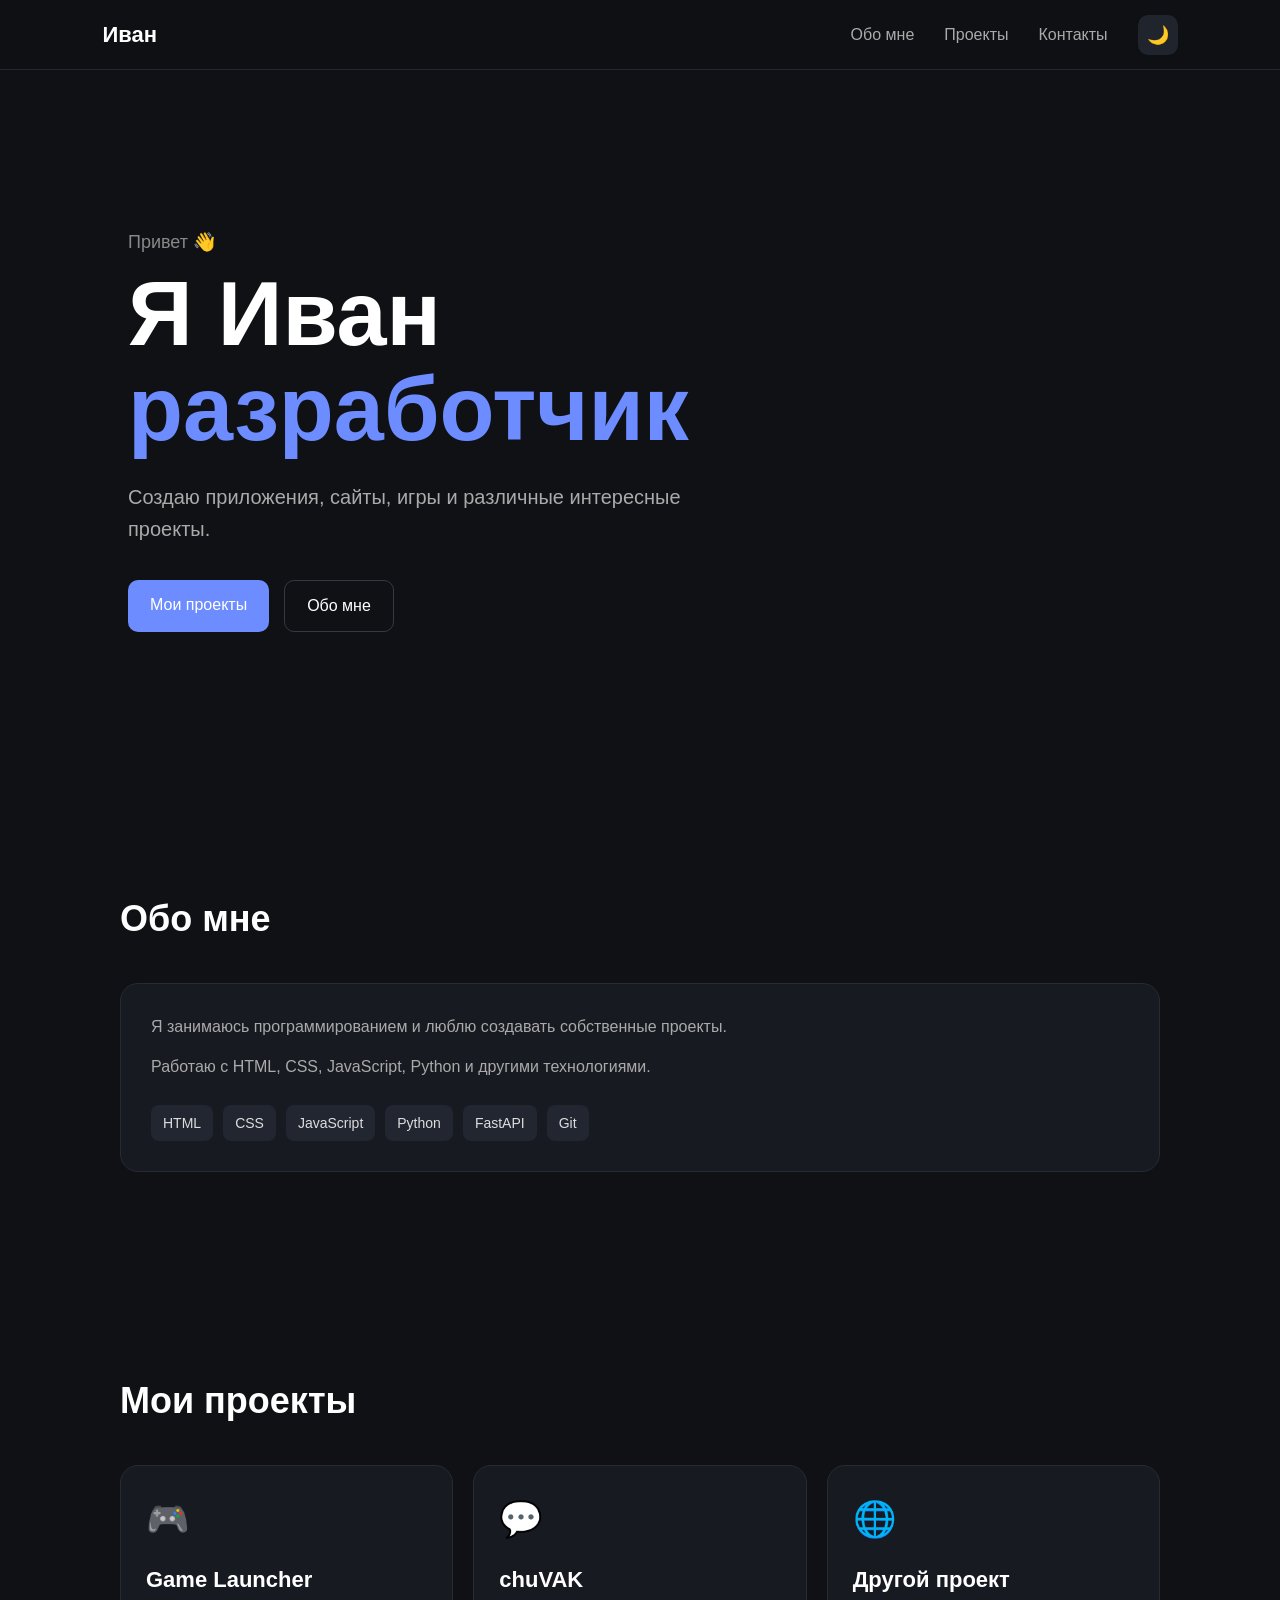
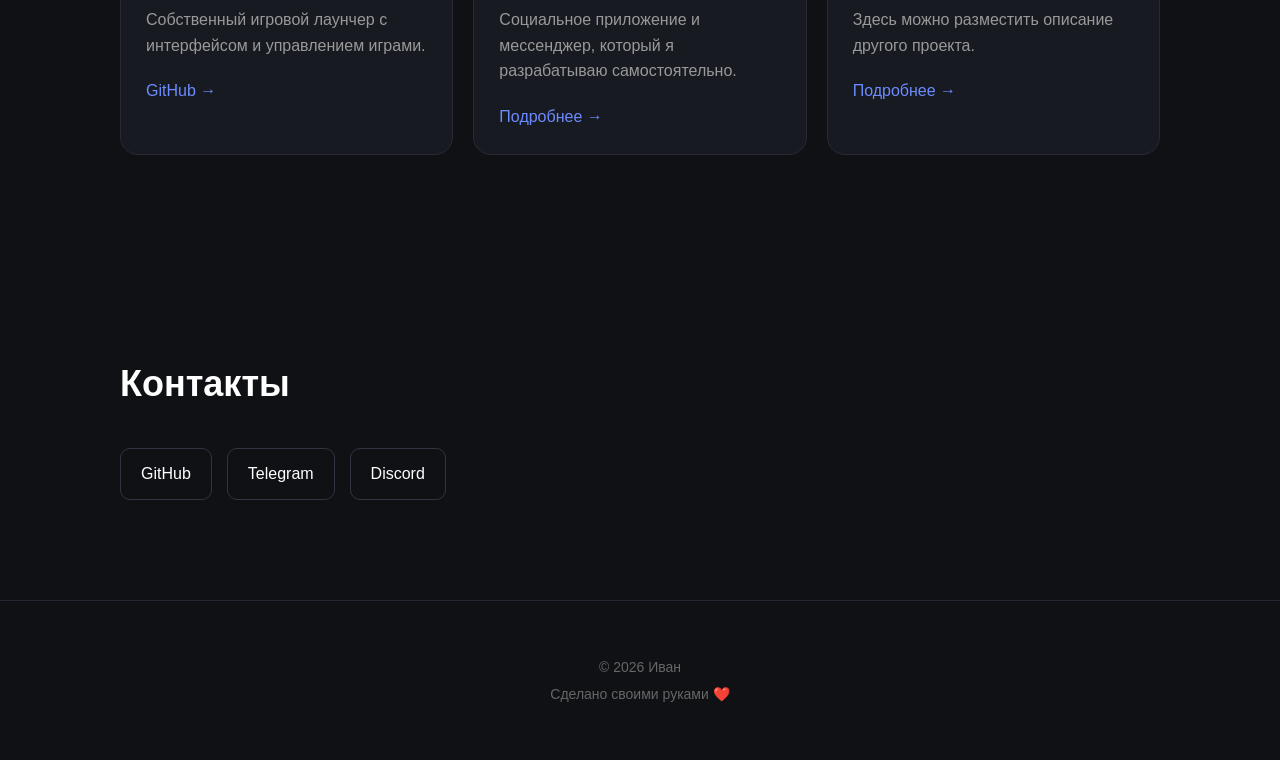
==== index.html @ 4b0ec5b7 "Add files via upload" ====
<!-- index.html -->

<!DOCTYPE html>
<html lang="ru">
<head>
    <meta charset="UTF-8">
    <meta name="viewport" content="width=device-width, initial-scale=1.0">
    <title>Иван — разработчик</title>

    <link rel="stylesheet" href="style.css">
</head>

<body>

<header class="header">
    <div class="logo">Иван</div>

    <nav>
        <a href="#about">Обо мне</a>
        <a href="#projects">Проекты</a>
        <a href="#contacts">Контакты</a>
    </nav>

    <button id="themeButton" class="theme-button">
        🌙
    </button>
</header>


<main>

    <section class="hero">
        <div class="hero-content">

            <p class="hello">Привет 👋</p>

            <h1>
                Я Иван
                <span>разработчик</span>
            </h1>

            <p class="description">
                Создаю приложения, сайты, игры и различные
                интересные проекты.
            </p>

            <div class="buttons">
                <a href="#projects" class="button primary">
                    Мои проекты
                </a>

                <a href="#about" class="button secondary">
                    Обо мне
                </a>
            </div>

        </div>
    </section>


    <section id="about" class="section">

        <h2>Обо мне</h2>

        <div class="card">

            <p>
                Я занимаюсь программированием и люблю создавать
                собственные проекты.
            </p>

            <p>
                Работаю с HTML, CSS, JavaScript, Python и другими
                технологиями.
            </p>

            <div class="skills">
                <span>HTML</span>
                <span>CSS</span>
                <span>JavaScript</span>
                <span>Python</span>
                <span>FastAPI</span>
                <span>Git</span>
            </div>

        </div>

    </section>


    <section id="projects" class="section">

        <h2>Мои проекты</h2>

        <div class="projects">

            <article class="project">

                <div class="project-icon">
                    🎮
                </div>

                <h3>Game Launcher</h3>

                <p>
                    Собственный игровой лаунчер с интерфейсом
                    и управлением играми.
                </p>

                <a
                    href="https://github.com/ivanefremenko/gamelauncher"
                    target="_blank"
                >
                    GitHub →
                </a>

            </article>


            <article class="project">

                <div class="project-icon">
                    💬
                </div>

                <h3>chuVAK</h3>

                <p>
                    Социальное приложение и мессенджер,
                    который я разрабатываю самостоятельно.
                </p>

                <a href="#">
                    Подробнее →
                </a>

            </article>


            <article class="project">

                <div class="project-icon">
                    🌐
                </div>

                <h3>Другой проект</h3>

                <p>
                    Здесь можно разместить описание другого
                    проекта.
                </p>

                <a href="#">
                    Подробнее →
                </a>

            </article>

        </div>

    </section>


    <section id="contacts" class="section">

        <h2>Контакты</h2>

        <div class="contacts">

            <a
                href="https://github.com/ivanefremenko"
                target="_blank"
            >
                GitHub
            </a>

            <a href="#">
                Telegram
            </a>

            <a href="#">
                Discord
            </a>

        </div>

    </section>

</main>


<footer>
    <p>© 2026 Иван</p>
    <p>Сделано своими руками ❤️</p>
</footer>


<script src="script.js"></script>

</body>
</html>
---- style.css ----
/* style.css */

* {
    box-sizing: border-box;
    margin: 0;
    padding: 0;
}

html {
    scroll-behavior: smooth;
}

body {
    font-family: Arial, sans-serif;
    background: #0f1115;
    color: #ffffff;
    line-height: 1.6;
}


/* HEADER */

.header {
    position: sticky;
    top: 0;
    z-index: 100;

    height: 70px;

    display: flex;
    align-items: center;

    padding: 0 8%;

    background: rgba(15, 17, 21, 0.85);
    backdrop-filter: blur(12px);

    border-bottom: 1px solid #242832;
}

.logo {
    font-size: 22px;
    font-weight: bold;
    margin-right: auto;
}

nav {
    display: flex;
    gap: 30px;
}

nav a {
    color: #aaa;
    text-decoration: none;
    transition: 0.2s;
}

nav a:hover {
    color: white;
}

.theme-button {
    margin-left: 30px;

    border: none;
    background: #20242d;
    color: white;

    width: 40px;
    height: 40px;

    border-radius: 10px;

    cursor: pointer;
    font-size: 18px;
}


/* HERO */

.hero {
    min-height: 80vh;

    display: flex;
    align-items: center;

    padding: 80px 10%;
}

.hero-content {
    max-width: 800px;
}

.hello {
    color: #888;
    font-size: 18px;
    margin-bottom: 10px;
}

h1 {
    font-size: clamp(50px, 8vw, 90px);
    line-height: 1.05;
    margin-bottom: 25px;
}

h1 span {
    display: block;
    color: #6c8cff;
}

.description {
    max-width: 600px;

    color: #aaa;
    font-size: 20px;

    margin-bottom: 35px;
}


/* BUTTONS */

.buttons {
    display: flex;
    gap: 15px;
}

.button {
    display: inline-block;

    padding: 12px 22px;

    border-radius: 10px;

    text-decoration: none;

    transition: 0.2s;
}

.primary {
    background: #6c8cff;
    color: white;
}

.primary:hover {
    transform: translateY(-2px);
    background: #809cff;
}

.secondary {
    border: 1px solid #343945;
    color: white;
}

.secondary:hover {
    background: #20242d;
}


/* SECTIONS */

.section {
    max-width: 1100px;

    margin: auto;

    padding: 100px 30px;
}

.section h2 {
    font-size: 36px;
    margin-bottom: 35px;
}


/* ABOUT */

.card {
    background: #171a21;

    border: 1px solid #272b35;

    border-radius: 18px;

    padding: 30px;

    color: #aaa;
}

.card p {
    margin-bottom: 15px;
}


/* SKILLS */

.skills {
    display: flex;
    flex-wrap: wrap;

    gap: 10px;

    margin-top: 25px;
}

.skills span {
    padding: 7px 12px;

    background: #222631;

    border-radius: 8px;

    color: #ddd;

    font-size: 14px;
}


/* PROJECTS */

.projects {
    display: grid;

    grid-template-columns:
        repeat(auto-fit, minmax(250px, 1fr));

    gap: 20px;
}

.project {
    background: #171a21;

    border: 1px solid #272b35;

    border-radius: 18px;

    padding: 25px;

    transition: 0.25s;
}

.project:hover {
    transform: translateY(-5px);
    border-color: #454c5c;
}

.project-icon {
    font-size: 35px;
    margin-bottom: 15px;
}

.project h3 {
    font-size: 22px;
    margin-bottom: 10px;
}

.project p {
    color: #999;
    margin-bottom: 20px;
}

.project a {
    color: #6c8cff;
    text-decoration: none;
}


/* CONTACTS */

.contacts {
    display: flex;

    flex-wrap: wrap;

    gap: 15px;
}

.contacts a {
    padding: 12px 20px;

    border: 1px solid #303541;

    border-radius: 10px;

    color: white;

    text-decoration: none;

    transition: 0.2s;
}

.contacts a:hover {
    background: #20242d;
}


/* FOOTER */

footer {
    text-align: center;

    padding: 50px 20px;

    border-top: 1px solid #242832;

    color: #666;

    font-size: 14px;
}

footer p {
    margin: 5px;
}


/* LIGHT THEME */

body.light {
    background: #f5f6f8;
    color: #15171b;
}

body.light .header {
    background: rgba(245, 246, 248, 0.85);
    border-color: #ddd;
}

body.light nav a {
    color: #555;
}

body.light .card,
body.light .project {
    background: white;
    border-color: #ddd;
}

body.light .description,
body.light .card p,
body.light .project p {
    color: #666;
}

body.light .skills span {
    background: #eee;
    color: #333;
}


/* MOBILE */

@media (max-width: 650px) {

    .header {
        padding: 0 20px;
    }

    nav {
        display: none;
    }

    .theme-button {
        margin-left: auto;
    }

    .hero {
        padding: 70px 25px;
    }

    .section {
        padding: 70px 20px;
    }

    .buttons {
        flex-direction: column;
    }

    .button {
        text-align: center;
    }

}
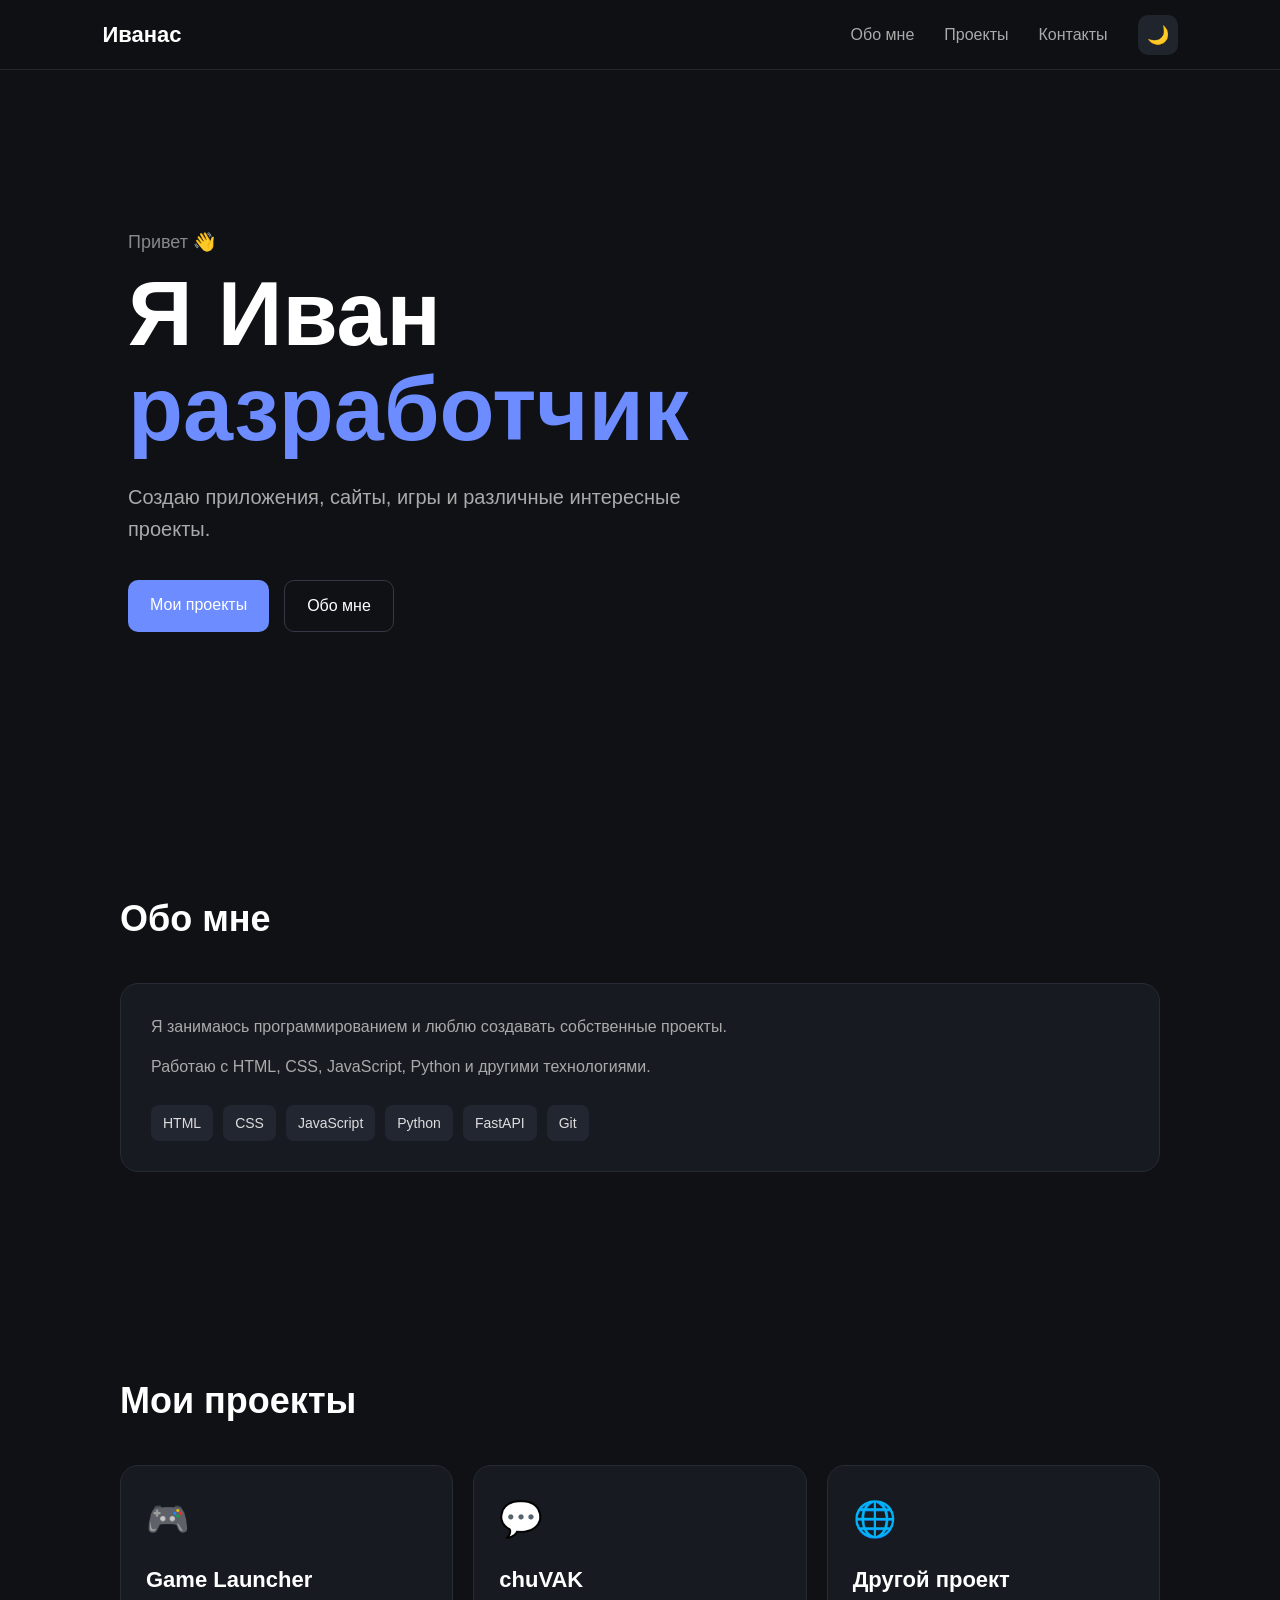
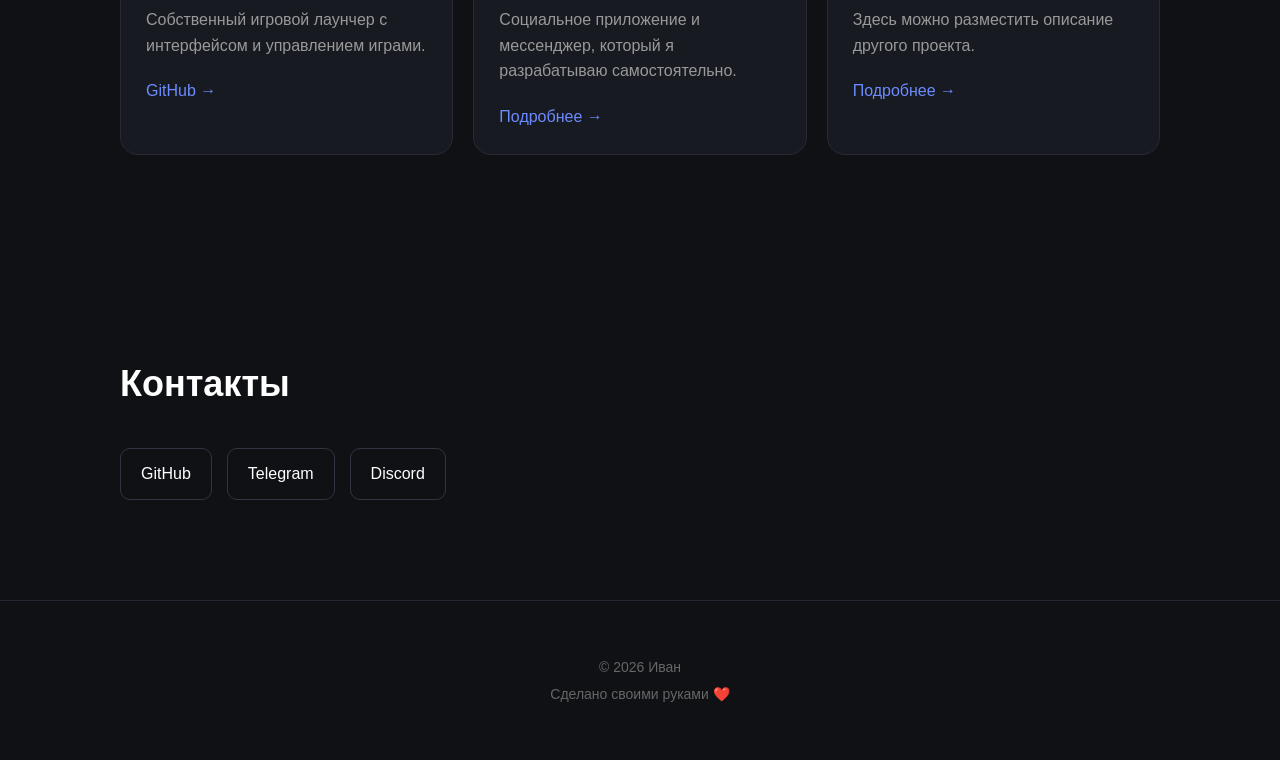
==== commit 3e535427: "Update index.html" ====
--- a/index.html
+++ b/index.html
@@ -13,7 +13,7 @@
 <body>
 
 <header class="header">
-    <div class="logo">Иван</div>
+    <div class="logo">Иванас</div>
 
     <nav>
         <a href="#about">Обо мне</a>
@@ -198,4 +198,4 @@
 <script src="script.js"></script>
 
 </body>
-</html>+</html>
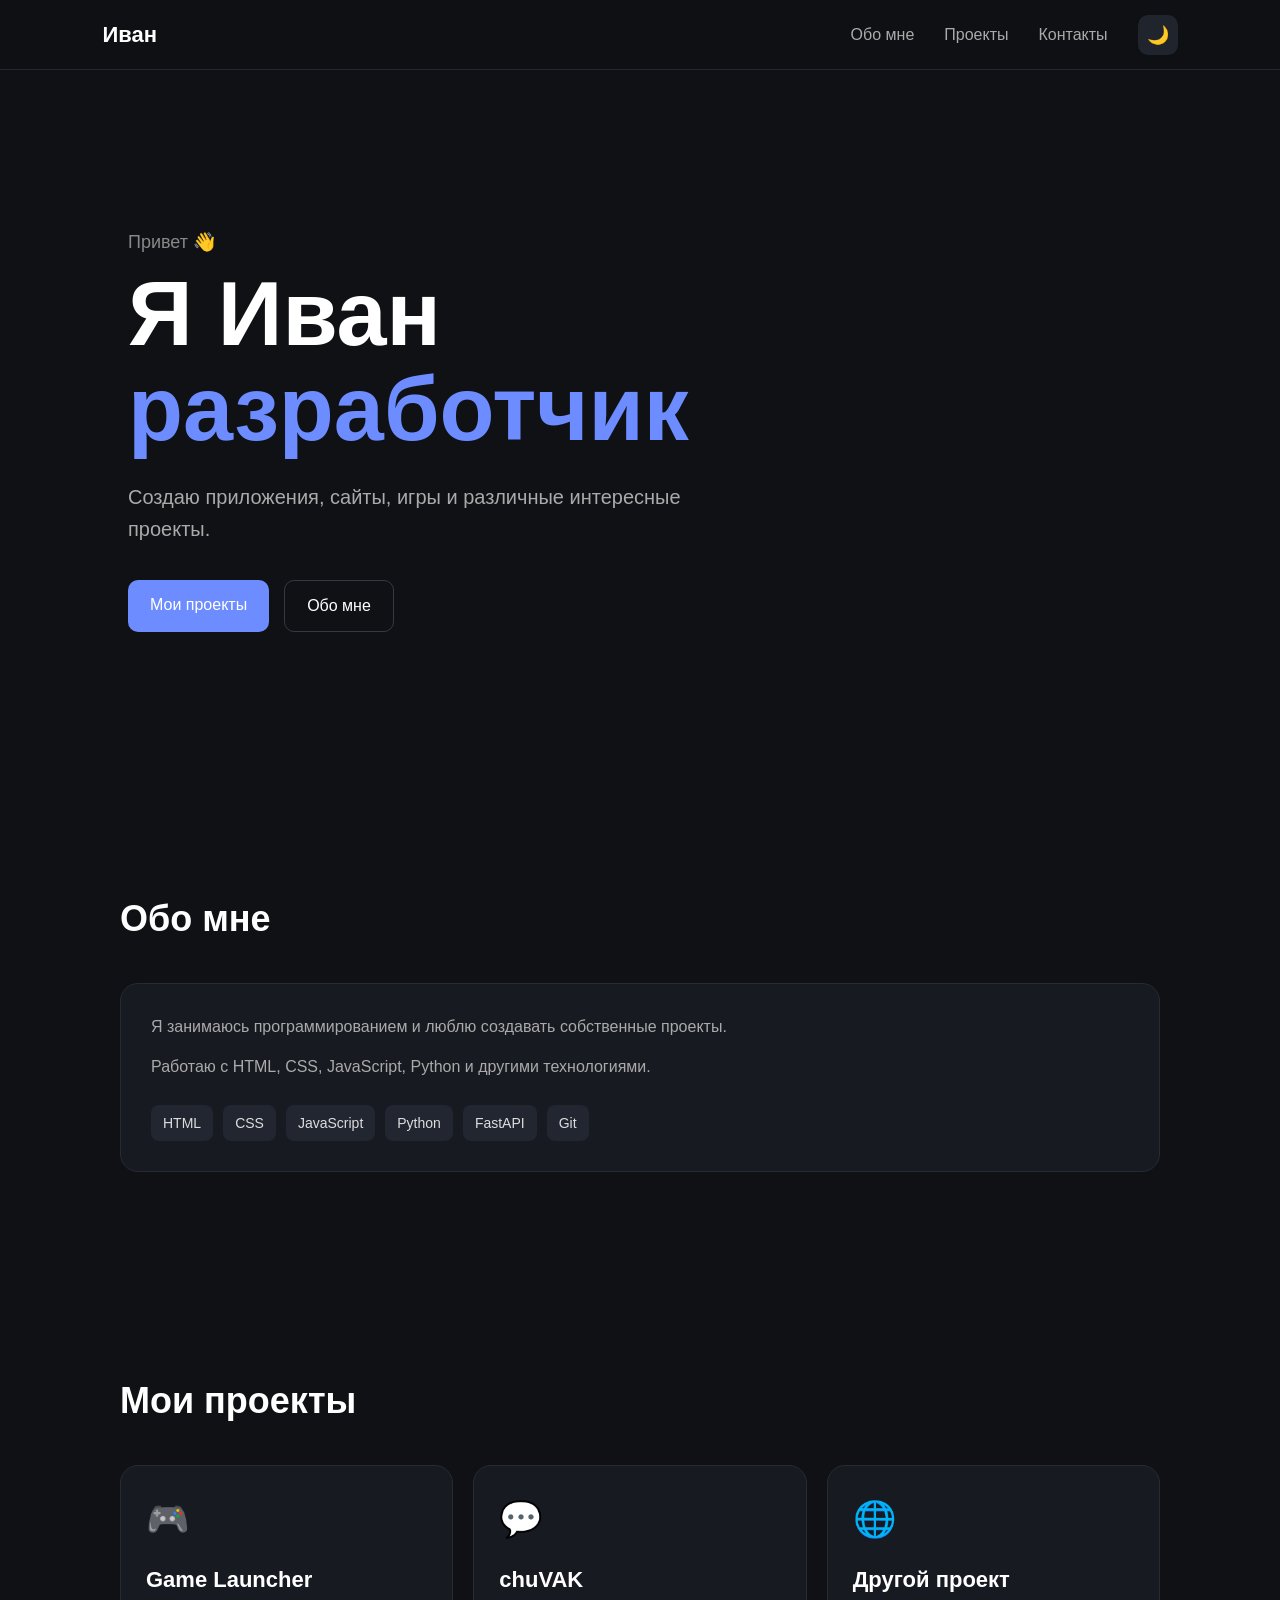
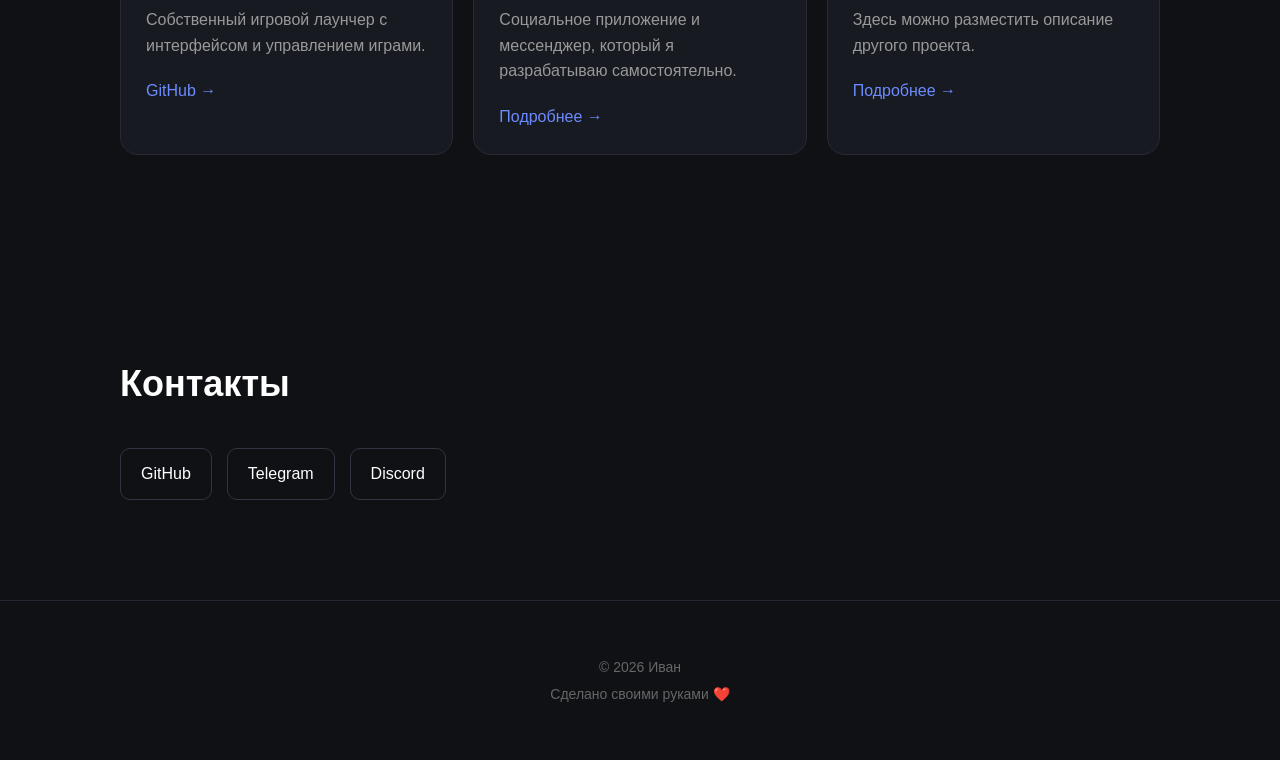
==== commit 1716cb50: "Update index.html" ====
--- a/index.html
+++ b/index.html
@@ -13,7 +13,7 @@
 <body>
 
 <header class="header">
-    <div class="logo">Иванас</div>
+    <div class="logo">Иван</div>
 
     <nav>
         <a href="#about">Обо мне</a>
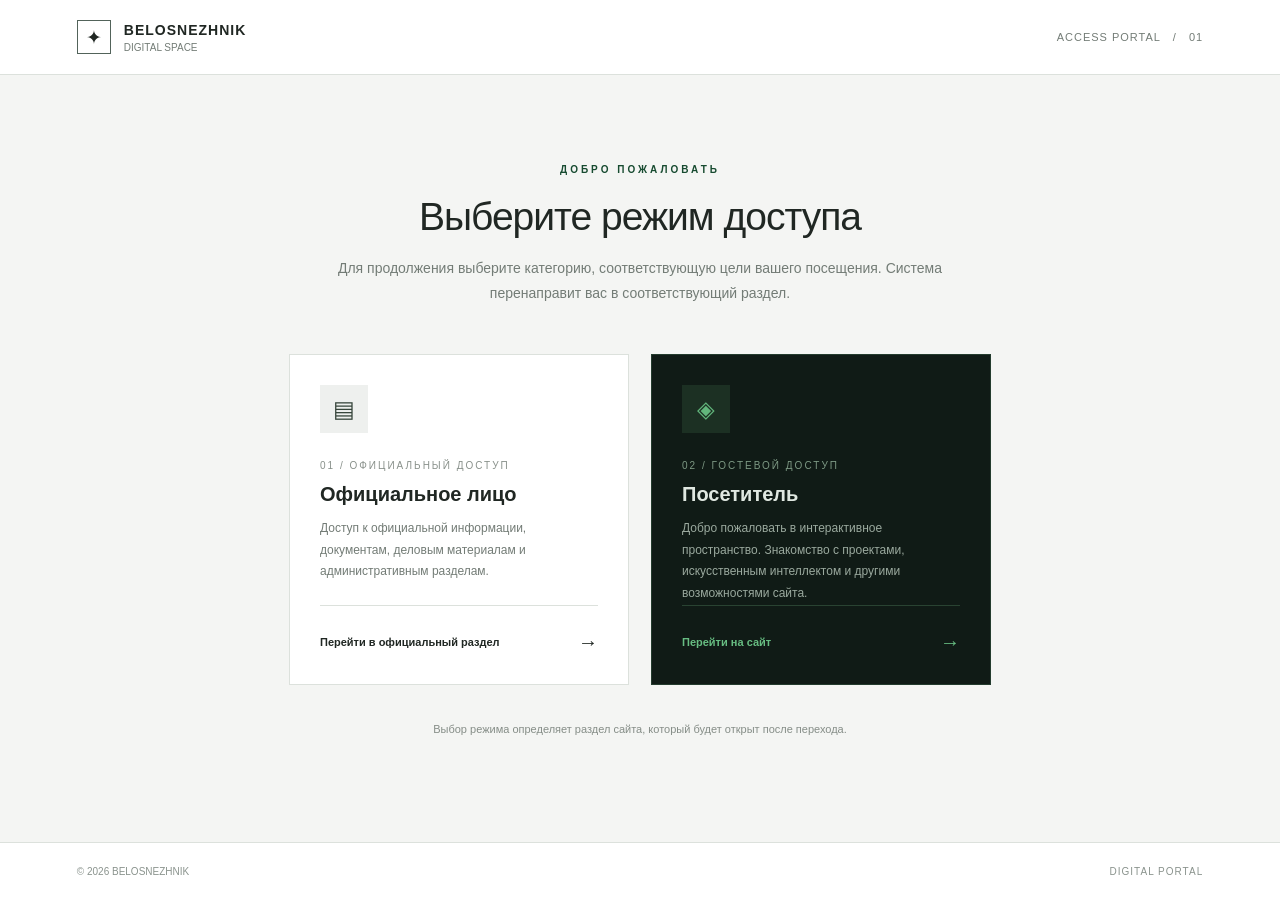
==== commit 0e3df64c: "Add files via upload" ====
--- a/index.html
+++ b/index.html
@@ -1,201 +1,454 @@
-<!-- index.html -->
 
 <!DOCTYPE html>
 <html lang="ru">
 <head>
-    <meta charset="UTF-8">
-    <meta name="viewport" content="width=device-width, initial-scale=1.0">
-    <title>Иван — разработчик</title>
-
-    <link rel="stylesheet" href="style.css">
+<meta charset="UTF-8">
+<meta name="viewport" content="width=device-width, initial-scale=1.0">
+<title>Выбор режима доступа</title>
+
+<style>
+:root {
+    --background: #f4f5f3;
+    --white: #ffffff;
+    --black: #202723;
+    --gray: #737c76;
+    --line: #dce1dc;
+    --green: #174b30;
+    --green-light: #e8f0ea;
+}
+
+* {
+    margin: 0;
+    padding: 0;
+    box-sizing: border-box;
+}
+
+body {
+    min-height: 100vh;
+    background: var(--background);
+    color: var(--black);
+    font-family: Arial, Helvetica, sans-serif;
+    display: flex;
+    flex-direction: column;
+}
+
+/* HEADER */
+
+.header {
+    height: 75px;
+    border-bottom: 1px solid var(--line);
+    background: white;
+    display: flex;
+    align-items: center;
+    justify-content: space-between;
+    padding: 0 6%;
+}
+
+.brand {
+    display: flex;
+    align-items: center;
+    gap: 13px;
+}
+
+.brand-symbol {
+    width: 34px;
+    height: 34px;
+    border: 1px solid #52635a;
+    display: flex;
+    align-items: center;
+    justify-content: center;
+    font-size: 19px;
+}
+
+.brand-name {
+    font-size: 14px;
+    font-weight: 700;
+    letter-spacing: 1px;
+}
+
+.brand-subtitle {
+    color: var(--gray);
+    font-size: 10px;
+    margin-top: 4px;
+}
+
+.header-right {
+    color: var(--gray);
+    font-size: 11px;
+    letter-spacing: 1px;
+}
+
+/* MAIN */
+
+main {
+    flex: 1;
+    display: flex;
+    flex-direction: column;
+    align-items: center;
+    justify-content: center;
+    padding: 65px 20px 80px;
+}
+
+.intro {
+    text-align: center;
+    margin-bottom: 48px;
+    max-width: 650px;
+}
+
+.intro-label {
+    font-size: 10px;
+    letter-spacing: 3px;
+    color: var(--green);
+    font-weight: 700;
+    margin-bottom: 20px;
+}
+
+.intro h1 {
+    font-size: clamp(27px, 4vw, 39px);
+    font-weight: 500;
+    letter-spacing: -1px;
+    margin-bottom: 17px;
+}
+
+.intro p {
+    color: var(--gray);
+    font-size: 14px;
+    line-height: 1.8;
+}
+
+/* CHOICE CARDS */
+
+.choices {
+    display: grid;
+    grid-template-columns: repeat(2, minmax(0, 340px));
+    gap: 22px;
+    width: 100%;
+    max-width: 702px;
+}
+
+.choice {
+    background: white;
+    border: 1px solid var(--line);
+    padding: 30px;
+    min-height: 290px;
+    display: flex;
+    flex-direction: column;
+    transition: .2s ease;
+    cursor: pointer;
+    text-decoration: none;
+    color: inherit;
+}
+
+.choice:hover {
+    border-color: #8a9d8f;
+    transform: translateY(-3px);
+}
+
+/* OFFICIAL */
+
+.official .choice-icon {
+    background: #eef0ee;
+    color: #35443a;
+}
+
+.choice-icon {
+    width: 48px;
+    height: 48px;
+    display: flex;
+    align-items: center;
+    justify-content: center;
+    font-size: 23px;
+    margin-bottom: 27px;
+}
+
+.choice-number {
+    color: #89918b;
+    font-size: 10px;
+    letter-spacing: 2px;
+    margin-bottom: 12px;
+}
+
+.choice h2 {
+    font-size: 20px;
+    font-weight: 600;
+    margin-bottom: 12px;
+}
+
+.choice p {
+    color: var(--gray);
+    font-size: 12px;
+    line-height: 1.8;
+}
+
+.choice-bottom {
+    display: flex;
+    align-items: center;
+    justify-content: space-between;
+    margin-top: auto;
+    padding-top: 25px;
+    border-top: 1px solid var(--line);
+}
+
+.choice-label {
+    font-size: 11px;
+    font-weight: 600;
+}
+
+.arrow {
+    font-size: 20px;
+    transition: .2s;
+}
+
+.choice:hover .arrow {
+    transform: translateX(5px);
+}
+
+/* VISITOR */
+
+.visitor {
+    background: #101b16;
+    border-color: #243c2e;
+    color: #e0e8e1;
+}
+
+.visitor:hover {
+    border-color: #3b8052;
+}
+
+.visitor .choice-icon {
+    background: #1c3023;
+    color: #62b67c;
+}
+
+.visitor .choice-number {
+    color: #7d9984;
+}
+
+.visitor p {
+    color: #9aa99e;
+}
+
+.visitor .choice-bottom {
+    border-color: #294332;
+}
+
+.visitor .choice-label {
+    color: #67bd82;
+}
+
+.visitor .arrow {
+    color: #67bd82;
+}
+
+/* INFORMATION */
+
+.notice {
+    margin-top: 35px;
+    color: #858d87;
+    font-size: 11px;
+    text-align: center;
+    line-height: 1.7;
+}
+
+/* FOOTER */
+
+.footer {
+    min-height: 58px;
+    border-top: 1px solid var(--line);
+    background: white;
+    display: flex;
+    align-items: center;
+    justify-content: space-between;
+    padding: 0 6%;
+    color: #8a938d;
+    font-size: 10px;
+}
+
+.footer-right {
+    letter-spacing: 1px;
+}
+
+/* RESPONSIVE */
+
+@media(max-width: 650px) {
+    .header {
+        padding: 0 20px;
+    }
+
+    .header-right {
+        display: none;
+    }
+
+    main {
+        padding: 45px 18px;
+    }
+
+    .intro {
+        margin-bottom: 32px;
+    }
+
+    .choices {
+        grid-template-columns: 1fr;
+        max-width: 400px;
+        gap: 14px;
+    }
+
+    .choice {
+        min-height: 250px;
+    }
+
+    .footer {
+        padding: 15px 20px;
+        gap: 10px;
+        flex-wrap: wrap;
+    }
+}
+</style>
 </head>
 
 <body>
 
+<!-- HEADER -->
+
 <header class="header">
-    <div class="logo">Иван</div>
-
-    <nav>
-        <a href="#about">Обо мне</a>
-        <a href="#projects">Проекты</a>
-        <a href="#contacts">Контакты</a>
-    </nav>
-
-    <button id="themeButton" class="theme-button">
-        🌙
-    </button>
+
+    <div class="brand">
+
+        <div class="brand-symbol">✦</div>
+
+        <div>
+            <div class="brand-name">BELOSNЕZHNIK</div>
+            <div class="brand-subtitle">
+                DIGITAL SPACE
+            </div>
+        </div>
+
+    </div>
+
+    <div class="header-right">
+        ACCESS PORTAL &nbsp; / &nbsp; 01
+    </div>
+
 </header>
 
 
+<!-- MAIN -->
+
 <main>
 
-    <section class="hero">
-        <div class="hero-content">
-
-            <p class="hello">Привет 👋</p>
-
-            <h1>
-                Я Иван
-                <span>разработчик</span>
-            </h1>
-
-            <p class="description">
-                Создаю приложения, сайты, игры и различные
-                интересные проекты.
+    <section class="intro">
+
+        <div class="intro-label">
+            ДОБРО ПОЖАЛОВАТЬ
+        </div>
+
+        <h1>Выберите режим доступа</h1>
+
+        <p>
+            Для продолжения выберите категорию,
+            соответствующую цели вашего посещения.
+            Система перенаправит вас в соответствующий раздел.
+        </p>
+
+    </section>
+
+
+    <!-- CHOICES -->
+
+    <section class="choices">
+
+        <!-- OFFICIAL -->
+
+        <a href="official.html"
+           class="choice official">
+
+            <div class="choice-icon">
+                ▤
+            </div>
+
+            <div class="choice-number">
+                01 / ОФИЦИАЛЬНЫЙ ДОСТУП
+            </div>
+
+            <h2>Официальное лицо</h2>
+
+            <p>
+                Доступ к официальной информации,
+                документам, деловым материалам
+                и административным разделам.
             </p>
 
-            <div class="buttons">
-                <a href="#projects" class="button primary">
-                    Мои проекты
-                </a>
-
-                <a href="#about" class="button secondary">
-                    Обо мне
-                </a>
-            </div>
-
-        </div>
+            <div class="choice-bottom">
+
+                <span class="choice-label">
+                    Перейти в официальный раздел
+                </span>
+
+                <span class="arrow">→</span>
+
+            </div>
+
+        </a>
+
+
+        <!-- VISITOR -->
+
+        <a href="index3.html"
+           class="choice visitor">
+
+            <div class="choice-icon">
+                ◈
+            </div>
+
+            <div class="choice-number">
+                02 / ГОСТЕВОЙ ДОСТУП
+            </div>
+
+            <h2>Посетитель</h2>
+
+            <p>
+                Добро пожаловать в интерактивное
+                пространство. Знакомство с проектами,
+                искусственным интеллектом и другими
+                возможностями сайта.
+            </p>
+
+            <div class="choice-bottom">
+
+                <span class="choice-label">
+                    Перейти на сайт
+                </span>
+
+                <span class="arrow">→</span>
+
+            </div>
+
+        </a>
+
     </section>
 
 
-    <section id="about" class="section">
-
-        <h2>Обо мне</h2>
-
-        <div class="card">
-
-            <p>
-                Я занимаюсь программированием и люблю создавать
-                собственные проекты.
-            </p>
-
-            <p>
-                Работаю с HTML, CSS, JavaScript, Python и другими
-                технологиями.
-            </p>
-
-            <div class="skills">
-                <span>HTML</span>
-                <span>CSS</span>
-                <span>JavaScript</span>
-                <span>Python</span>
-                <span>FastAPI</span>
-                <span>Git</span>
-            </div>
-
-        </div>
-
-    </section>
-
-
-    <section id="projects" class="section">
-
-        <h2>Мои проекты</h2>
-
-        <div class="projects">
-
-            <article class="project">
-
-                <div class="project-icon">
-                    🎮
-                </div>
-
-                <h3>Game Launcher</h3>
-
-                <p>
-                    Собственный игровой лаунчер с интерфейсом
-                    и управлением играми.
-                </p>
-
-                <a
-                    href="https://github.com/ivanefremenko/gamelauncher"
-                    target="_blank"
-                >
-                    GitHub →
-                </a>
-
-            </article>
-
-
-            <article class="project">
-
-                <div class="project-icon">
-                    💬
-                </div>
-
-                <h3>chuVAK</h3>
-
-                <p>
-                    Социальное приложение и мессенджер,
-                    который я разрабатываю самостоятельно.
-                </p>
-
-                <a href="#">
-                    Подробнее →
-                </a>
-
-            </article>
-
-
-            <article class="project">
-
-                <div class="project-icon">
-                    🌐
-                </div>
-
-                <h3>Другой проект</h3>
-
-                <p>
-                    Здесь можно разместить описание другого
-                    проекта.
-                </p>
-
-                <a href="#">
-                    Подробнее →
-                </a>
-
-            </article>
-
-        </div>
-
-    </section>
-
-
-    <section id="contacts" class="section">
-
-        <h2>Контакты</h2>
-
-        <div class="contacts">
-
-            <a
-                href="https://github.com/ivanefremenko"
-                target="_blank"
-            >
-                GitHub
-            </a>
-
-            <a href="#">
-                Telegram
-            </a>
-
-            <a href="#">
-                Discord
-            </a>
-
-        </div>
-
-    </section>
+    <div class="notice">
+        Выбор режима определяет раздел сайта,
+        который будет открыт после перехода.
+    </div>
 
 </main>
 
 
-<footer>
-    <p>© 2026 Иван</p>
-    <p>Сделано своими руками ❤️</p>
+<!-- FOOTER -->
+
+<footer class="footer">
+
+    <div>
+        © 2026 BELOSNЕZHNIK
+    </div>
+
+    <div class="footer-right">
+        DIGITAL PORTAL
+    </div>
+
 </footer>
-
-
-<script src="script.js"></script>
 
 </body>
 </html>
